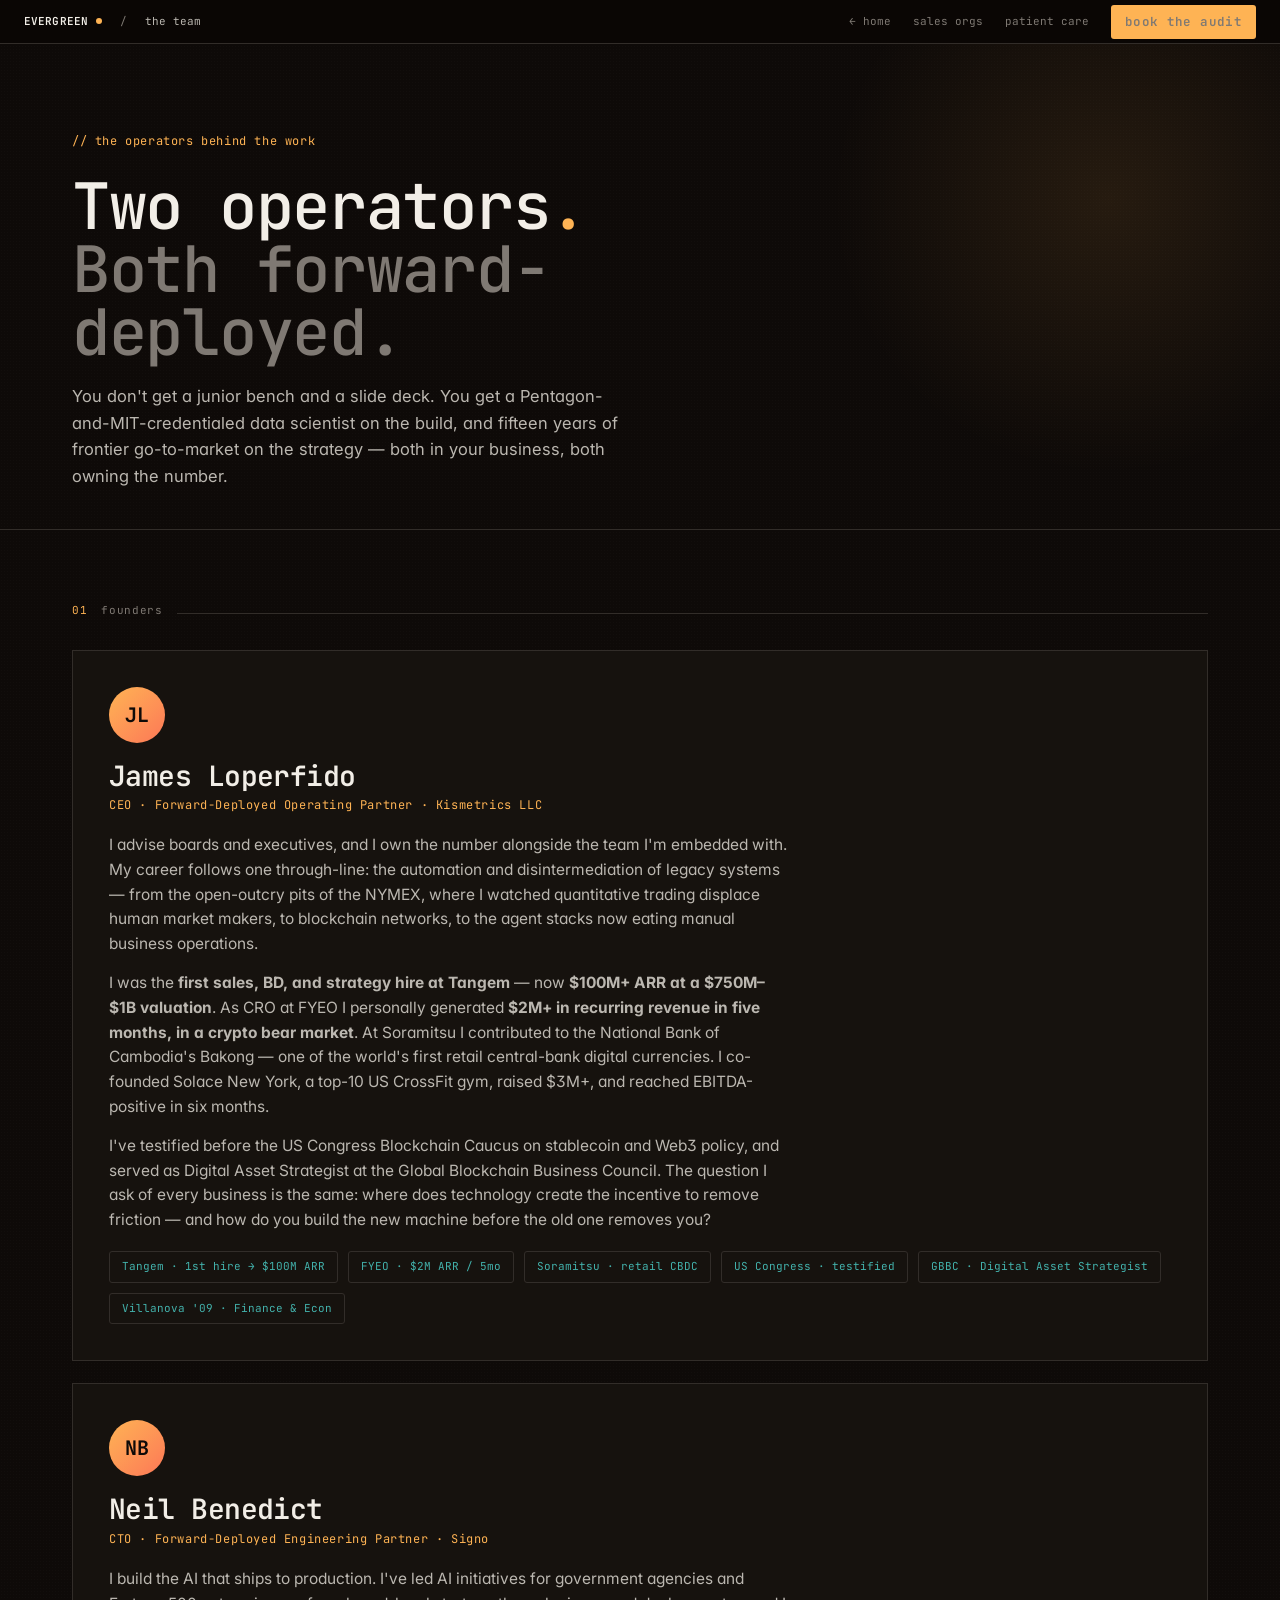
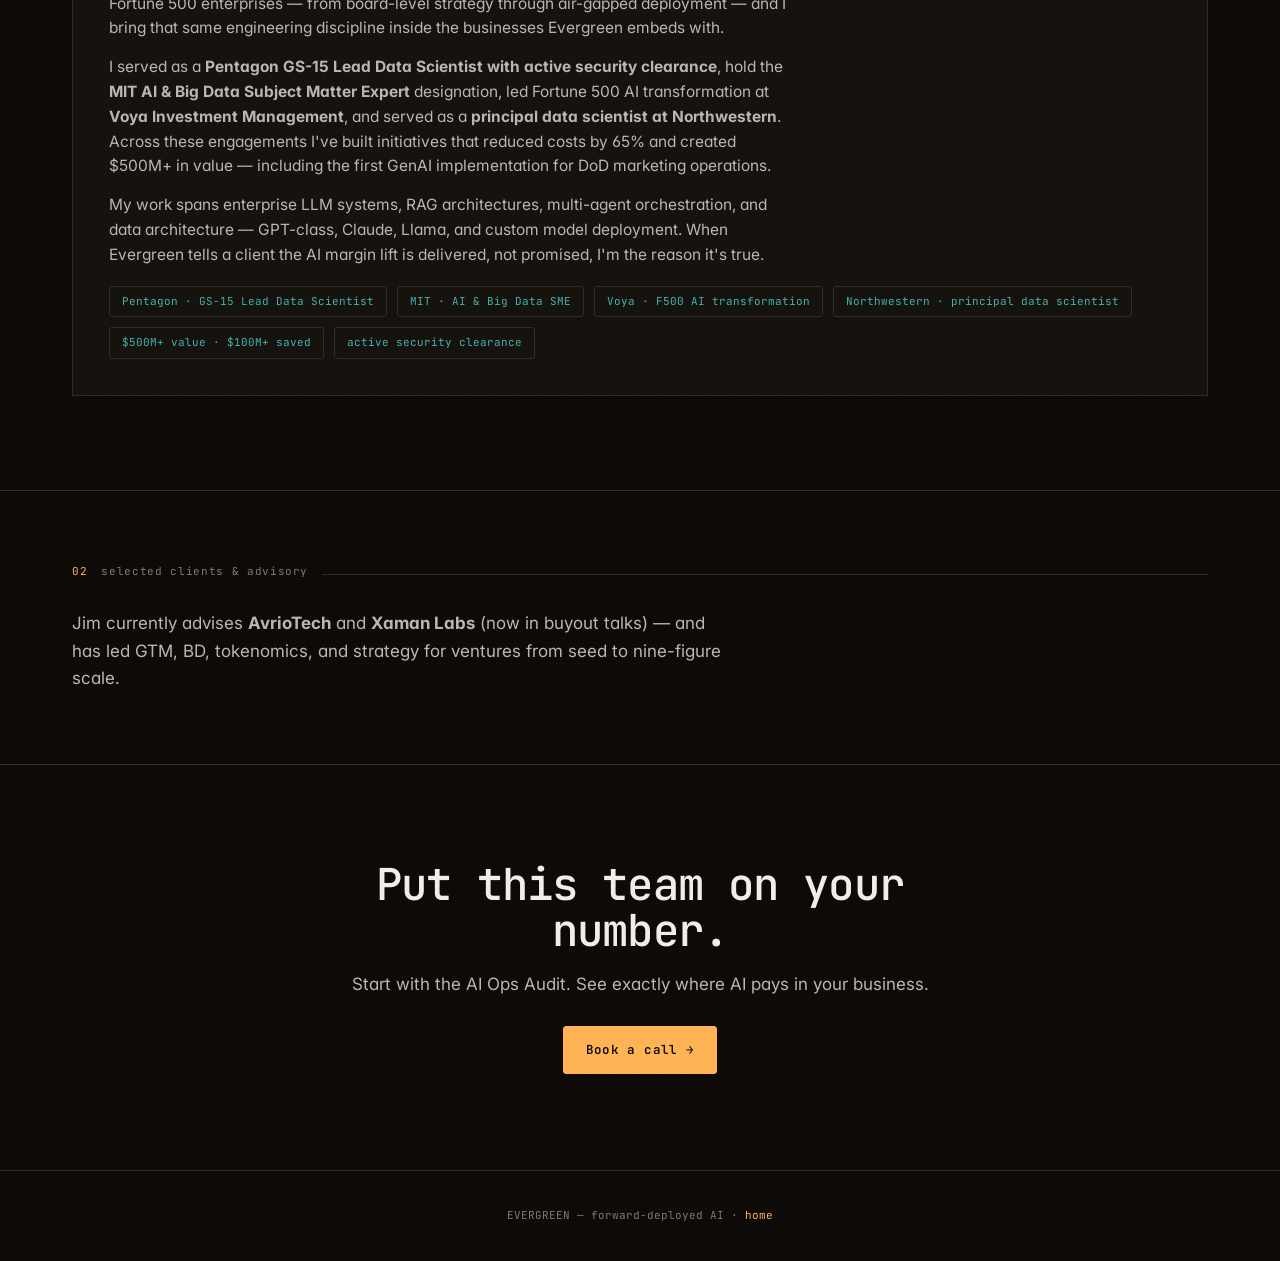
==== team.html @ 1e51571c "init: Evergreen forward-deployed AI site (forked from autonomist-public) Brand swap: AUTONOMIST → EV" ====
<!DOCTYPE html>
<html lang="en">
<head>
<meta charset="UTF-8" />
<meta name="viewport" content="width=device-width, initial-scale=1.0" />
<title>Evergreen — The Team</title>
<meta name="description" content="The operators behind Evergreen. Pentagon + MIT + Fortune-500 pedigree on the build; 15 years of frontier GTM on the strategy." />
<link rel="preconnect" href="https://fonts.googleapis.com"><link rel="preconnect" href="https://fonts.gstatic.com" crossorigin>
<link href="https://fonts.googleapis.com/css2?family=JetBrains+Mono:wght@300;400;500;600;700&family=Inter:wght@300;400;500;600;700&family=Instrument+Serif:ital@0;1&display=swap" rel="stylesheet">
<link rel="stylesheet" href="style.css">
<style>
  .bio{border:1px solid var(--line);background:var(--bg-2);padding:36px;margin-bottom:22px}
  .bio .av{width:56px;height:56px;border-radius:50%;background:linear-gradient(135deg,var(--accent),var(--accent-2));display:flex;align-items:center;justify-content:center;font-family:var(--mono);font-weight:700;color:var(--bg);font-size:20px;margin-bottom:18px}
  .bio h2{font-size:28px;font-weight:600;margin:0}
  .bio .role{font-family:var(--mono);font-size:12px;color:var(--accent);letter-spacing:.05em;margin:6px 0 18px}
  .bio p{color:var(--fg-2);font-size:15.5px;margin:0 0 14px;max-width:68ch}
  .creds{display:flex;flex-wrap:wrap;gap:10px;margin-top:18px}
  .cred{font-family:var(--mono);font-size:11px;color:var(--teal);border:1px solid var(--line);border-radius:3px;padding:6px 12px}
  .advisors{display:grid;grid-template-columns:repeat(auto-fit,minmax(280px,1fr));gap:18px;margin-top:24px}
  .adv{border:1px solid var(--line);background:var(--bg-2);padding:24px}
  .adv h3{font-size:18px;margin:0 0 4px}.adv .role{font-family:var(--mono);font-size:11px;color:var(--accent);margin-bottom:10px}.adv p{color:var(--fg-3);font-size:13.5px;margin:0}
</style>
</head>
<body>

<div class="topbar">
  <a href="index.html" class="brand" style="border:none">EVERGREEN</a>
  <span class="dot">/</span><span class="meta">the team</span>
  <div class="right">
    <a href="index.html">← home</a>
    <a href="sales-orgs.html">sales orgs</a>
    <a href="patient-care.html">patient care</a>
    <a class="cta btn" href="index.html#book" style="padding:7px 14px">book the audit</a>
  </div>
</div>

<header class="hero" style="padding-bottom:40px">
  <div class="wrap">
    <div class="kicker">// the operators behind the work</div>
    <h1 style="font-size:clamp(36px,6vw,64px)">Two operators<span class="period">.</span> <span class="dim">Both forward-deployed.</span></h1>
    <p class="sub">You don't get a junior bench and a slide deck. You get a Pentagon-and-MIT-credentialed data scientist on the build, and fifteen years of frontier go-to-market on the strategy — both in your business, both owning the number.</p>
  </div>
</header>

<section>
  <div class="wrap">
    <div class="slabel"><span class="idx">01</span> founders <span class="ln"></span></div>

    <div class="bio">
      <div class="av">JL</div>
      <h2>James Loperfido</h2>
      <div class="role">CEO · Forward-Deployed Operating Partner · Kismetrics LLC</div>
      <p>I advise boards and executives, and I own the number alongside the team I'm embedded with. My career follows one through-line: the automation and disintermediation of legacy systems — from the open-outcry pits of the NYMEX, where I watched quantitative trading displace human market makers, to blockchain networks, to the agent stacks now eating manual business operations.</p>
      <p>I was the <strong>first sales, BD, and strategy hire at Tangem</strong> — now <strong>$100M+ ARR at a $750M–$1B valuation</strong>. As CRO at FYEO I personally generated <strong>$2M+ in recurring revenue in five months, in a crypto bear market</strong>. At Soramitsu I contributed to the National Bank of Cambodia's Bakong — one of the world's first retail central-bank digital currencies. I co-founded Solace New York, a top-10 US CrossFit gym, raised $3M+, and reached EBITDA-positive in six months.</p>
      <p>I've testified before the US Congress Blockchain Caucus on stablecoin and Web3 policy, and served as Digital Asset Strategist at the Global Blockchain Business Council. The question I ask of every business is the same: where does technology create the incentive to remove friction — and how do you build the new machine before the old one removes you?</p>
      <div class="creds">
        <span class="cred">Tangem · 1st hire → $100M ARR</span>
        <span class="cred">FYEO · $2M ARR / 5mo</span>
        <span class="cred">Soramitsu · retail CBDC</span>
        <span class="cred">US Congress · testified</span>
        <span class="cred">GBBC · Digital Asset Strategist</span>
        <span class="cred">Villanova '09 · Finance &amp; Econ</span>
      </div>
    </div>

    <div class="bio">
      <div class="av">NB</div>
      <h2>Neil Benedict</h2>
      <div class="role">CTO · Forward-Deployed Engineering Partner · Signo</div>
      <p>I build the AI that ships to production. I've led AI initiatives for government agencies and Fortune 500 enterprises — from board-level strategy through air-gapped deployment — and I bring that same engineering discipline inside the businesses Evergreen embeds with.</p>
      <p>I served as a <strong>Pentagon GS-15 Lead Data Scientist with active security clearance</strong>, hold the <strong>MIT AI &amp; Big Data Subject Matter Expert</strong> designation, led Fortune 500 AI transformation at <strong>Voya Investment Management</strong>, and served as a <strong>principal data scientist at Northwestern</strong>. Across these engagements I've built initiatives that reduced costs by 65% and created $500M+ in value — including the first GenAI implementation for DoD marketing operations.</p>
      <p>My work spans enterprise LLM systems, RAG architectures, multi-agent orchestration, and data architecture — GPT-class, Claude, Llama, and custom model deployment. When Evergreen tells a client the AI margin lift is delivered, not promised, I'm the reason it's true.</p>
      <div class="creds">
        <span class="cred">Pentagon · GS-15 Lead Data Scientist</span>
        <span class="cred">MIT · AI &amp; Big Data SME</span>
        <span class="cred">Voya · F500 AI transformation</span>
        <span class="cred">Northwestern · principal data scientist</span>
        <span class="cred">$500M+ value · $100M+ saved</span>
        <span class="cred">active security clearance</span>
      </div>
    </div>
  </div>
</section>

<!-- advisors section hidden 2026-06-02 pending sign-off; restore content in vault (evergreen-public-gtm-master.md) -->

<section>
  <div class="wrap">
    <div class="slabel"><span class="idx">02</span> selected clients &amp; advisory <span class="ln"></span></div>
    <p class="sec-lede">Jim currently advises <strong>AvrioTech</strong> and <strong>Xaman Labs</strong> (now in buyout talks) — and has led GTM, BD, tokenomics, and strategy for ventures from seed to nine-figure scale.</p>
  </div>
</section>

<section class="close">
  <div class="wrap">
    <h2 style="font-size:clamp(28px,4.5vw,44px)">Put this team on your number.</h2>
    <p class="sec-lede">Start with the AI Ops Audit. See exactly where AI pays in your business.</p>
    <a class="btn" href="index.html#book">Book a call →</a>
  </div>
</section>
<footer><div class="wrap">EVERGREEN — forward-deployed AI · <a href="index.html">home</a></div></footer>
</body>
</html>
---- style.css ----
:root{
  --bg: oklch(0.15 0.008 60);
  --bg-2: oklch(0.185 0.01 60);
  --bg-3: oklch(0.22 0.012 60);
  --line: oklch(0.30 0.01 60);
  --line-2: oklch(0.38 0.012 60);
  --fg: oklch(0.95 0.01 80);
  --fg-2: oklch(0.78 0.01 80);
  --fg-3: oklch(0.58 0.012 70);
  --accent: oklch(0.82 0.14 70);    /* amber */
  --accent-deep: oklch(0.72 0.15 60);
  --accent-2: oklch(0.72 0.17 35);  /* coral */
  --teal: oklch(0.70 0.10 190);
  --good: oklch(0.75 0.14 145);
  --mono:'JetBrains Mono',ui-monospace,monospace;
  --sans:'Inter',system-ui,sans-serif;
  --serif:'Instrument Serif',serif;
}
*{box-sizing:border-box;margin:0;padding:0}
html{scroll-behavior:smooth}
body{
  background:var(--bg);color:var(--fg);font-family:var(--sans);font-size:15px;line-height:1.6;
  font-feature-settings:'ss01','cv11';-webkit-font-smoothing:antialiased;
  background-image:radial-gradient(oklch(1 0 0 / 0.015) 1px,transparent 1px);background-size:3px 3px;
}
a{color:var(--accent);text-decoration:none}
.wrap{max-width:1200px;margin:0 auto;padding:0 32px}
/* TOPBAR */
.topbar{position:sticky;top:0;z-index:50;display:flex;align-items:center;gap:18px;height:44px;padding:0 24px;
  background:oklch(0.13 0.008 60 / 0.92);backdrop-filter:blur(14px);border-bottom:1px solid var(--line);
  font-family:var(--mono);font-size:11px;color:var(--fg-3)}
.topbar .brand{color:var(--fg);font-weight:600;letter-spacing:.01em}
.topbar .brand::after{content:'';display:inline-block;width:6px;height:6px;background:var(--accent);border-radius:50%;margin-left:8px;transform:translateY(-1px);animation:pulse 2s infinite}
@keyframes pulse{0%,100%{opacity:1}50%{opacity:.35}}
.topbar .meta{color:var(--fg-2)}
.topbar .right{margin-left:auto;display:flex;gap:22px;align-items:center}
.topbar .right a{color:var(--fg-3);border:none}.topbar .right a:hover{color:var(--accent)}
.topbar .live{color:var(--good)}
@media(max-width:780px){.topbar .meta,.topbar .right a:not(.cta){display:none}}
/* HERO */
.hero{padding:88px 0 64px;border-bottom:1px solid var(--line);position:relative;overflow:hidden}
.hero::before{content:'';position:absolute;top:-30%;right:-10%;width:600px;height:600px;border-radius:50%;
  background:radial-gradient(circle,oklch(0.82 0.14 70 / .10),transparent 65%);pointer-events:none}
.kicker{font-family:var(--mono);font-size:12px;color:var(--accent);letter-spacing:.05em;margin-bottom:24px}
.hero h1{font-family:var(--mono);font-weight:500;font-size:clamp(40px,7.4vw,84px);line-height:.98;letter-spacing:-.02em;max-width:15ch}
.hero h1 .period{color:var(--accent)}
.hero h1 .dim{color:var(--fg-3)}
.hero .lede{font-family:var(--serif);font-style:italic;font-size:clamp(20px,2.6vw,28px);color:var(--fg-2);max-width:30ch;margin-top:28px;line-height:1.3}
.hero .sub{color:var(--fg-2);max-width:56ch;margin-top:20px;font-size:16.5px}
.cta-row{display:flex;gap:14px;margin-top:34px;flex-wrap:wrap}
.btn{font-family:var(--mono);font-size:12.5px;letter-spacing:.03em;padding:13px 22px;border-radius:3px;
  background:var(--accent);color:var(--bg);border:1px solid var(--accent);font-weight:600;transition:.15s;display:inline-flex;gap:8px;align-items:center}
.btn:hover{background:var(--accent-deep);border-color:var(--accent-deep);transform:translateY(-1px)}
.btn.ghost{background:transparent;color:var(--fg);border-color:var(--line-2)}
.btn.ghost:hover{border-color:var(--accent);color:var(--accent);background:oklch(0.82 0.14 70 / .06)}
.hero-grid{display:grid;grid-template-columns:1.5fr 1fr;gap:48px;align-items:start}
@media(max-width:880px){.hero-grid{grid-template-columns:1fr}}
/* terminal card */
.term{border:1px solid var(--line);background:var(--bg-2);font-family:var(--mono);font-size:12px;color:var(--fg-2)}
.term .head{padding:10px 16px;border-bottom:1px solid var(--line);color:var(--accent);font-size:11px;letter-spacing:.1em;display:flex;justify-content:space-between}
.term .row{display:flex;justify-content:space-between;padding:11px 16px;border-bottom:1px dashed var(--line)}
.term .row:last-child{border-bottom:none}
.term .k{color:var(--fg-3)}.term .v{color:var(--fg)}
.term .quote{padding:14px 16px;font-family:var(--serif);font-style:italic;color:var(--fg-2);font-size:13px;border-top:1px solid var(--line)}
/* SECTION LABEL */
.slabel{display:flex;align-items:baseline;gap:14px;font-family:var(--mono);font-size:11px;color:var(--fg-3);letter-spacing:.06em;margin:0 0 30px;text-transform:lowercase}
.slabel .idx{color:var(--accent)}
.slabel .ln{flex:1;height:1px;background:var(--line)}
section{padding:72px 0;border-bottom:1px solid var(--line)}
h2{font-family:var(--mono);font-weight:500;font-size:clamp(26px,3.6vw,40px);letter-spacing:-.02em;line-height:1.05;max-width:22ch}
h2 .a{color:var(--accent)}
.sec-lede{color:var(--fg-2);font-size:17px;max-width:60ch;margin-top:16px}
/* PROOF STRIP */
.proof{display:flex;gap:32px;flex-wrap:wrap;justify-content:space-between;padding:20px 0;border-top:1px solid var(--line);border-bottom:1px solid var(--line);
  font-family:var(--mono);font-size:11px;color:var(--fg-3);letter-spacing:.12em;margin-top:48px}
.proof span:hover{color:var(--accent)}
/* THE PROBLEM cards */
.cards3{display:grid;grid-template-columns:repeat(3,1fr);gap:18px;margin-top:40px}
@media(max-width:820px){.cards3{grid-template-columns:1fr}}
.card{border:1px solid var(--line);background:var(--bg-2);padding:26px;transition:.15s}
.card:hover{border-color:var(--line-2);background:var(--bg-3)}
.card .n{font-family:var(--mono);font-size:11px;color:var(--accent);letter-spacing:.1em}
.card h3{font-size:18px;margin:12px 0 8px;font-weight:600}
.card p{color:var(--fg-3);font-size:14px}
/* THE LOOP */
.loop{display:grid;grid-template-columns:repeat(4,1fr);gap:0;margin-top:42px;border:1px solid var(--line)}
@media(max-width:820px){.loop{grid-template-columns:1fr 1fr}}
@media(max-width:520px){.loop{grid-template-columns:1fr}}
.step{padding:26px;border-right:1px solid var(--line);position:relative}
.step:last-child{border-right:none}
.step .cmd{font-family:var(--mono);font-size:13px;color:var(--accent)}
.step h3{font-size:16px;margin:14px 0 8px;font-weight:600}
.step p{color:var(--fg-3);font-size:13.5px}
/* USE CASES (expertise, not verticals) */
.uc-grid{display:grid;grid-template-columns:repeat(2,1fr);gap:18px;margin-top:40px}
@media(max-width:820px){.uc-grid{grid-template-columns:1fr}}
.uc{border:1px solid var(--line);background:var(--bg-2);padding:28px}
.uc .tag{font-family:var(--mono);font-size:10.5px;color:var(--teal);letter-spacing:.1em;text-transform:uppercase}
.uc h3{font-size:20px;margin:10px 0 10px;font-weight:600}
.uc ul{list-style:none;margin-top:14px}
.uc li{font-size:13.5px;color:var(--fg-2);padding:6px 0;border-top:1px dashed var(--line)}
.uc li::before{content:'→ ';color:var(--accent)}
/* PRICING */
.price3{display:grid;grid-template-columns:repeat(3,1fr);gap:18px;margin-top:42px}
@media(max-width:820px){.price3{grid-template-columns:1fr}}
.tier{border:1px solid var(--line);background:var(--bg-2);padding:30px;display:flex;flex-direction:column}
.tier.feat{border-color:var(--accent);background:linear-gradient(180deg,oklch(0.82 0.14 70 / .07),var(--bg-2))}
.tier .nm{font-family:var(--mono);font-size:12px;color:var(--accent);letter-spacing:.06em;text-transform:lowercase}
.tier .pr{font-family:var(--mono);font-size:24px;margin:14px 0 2px;color:var(--fg)}
.tier .cad{font-family:var(--mono);font-size:11px;color:var(--fg-3)}
.tier .hook{font-family:var(--serif);font-style:italic;font-size:16px;color:var(--fg-2);margin:16px 0}
.tier ul{list-style:none;margin-top:auto}
.tier li{font-size:13px;color:var(--fg-2);padding:7px 0;border-top:1px dashed var(--line)}
.tier li::before{content:'+ ';color:var(--accent)}
/* TEAM */
.team{display:grid;grid-template-columns:repeat(3,1fr);gap:18px;margin-top:42px}
@media(max-width:820px){.team{grid-template-columns:1fr}}
.member{border:1px solid var(--line);background:var(--bg-2);padding:30px}
.member .av{width:46px;height:46px;border-radius:50%;background:linear-gradient(135deg,var(--accent),var(--accent-2));margin-bottom:18px;display:flex;align-items:center;justify-content:center;font-family:var(--mono);font-weight:700;color:var(--bg);font-size:18px}
.member h3{font-size:20px;font-weight:600}
.member .role{font-family:var(--mono);font-size:11.5px;color:var(--accent);letter-spacing:.04em;margin:4px 0 12px}
.member p{color:var(--fg-3);font-size:13.5px}
/* CLOSE */
.close{text-align:center;padding:96px 0}
.close h2{margin:0 auto 18px}
.close .sec-lede{margin:0 auto 28px}
footer{padding:36px 0;font-family:var(--mono);font-size:11px;color:var(--fg-3);text-align:center}
.qn{color:var(--fg-3);opacity:.55;font-size:11px;margin-top:8px}
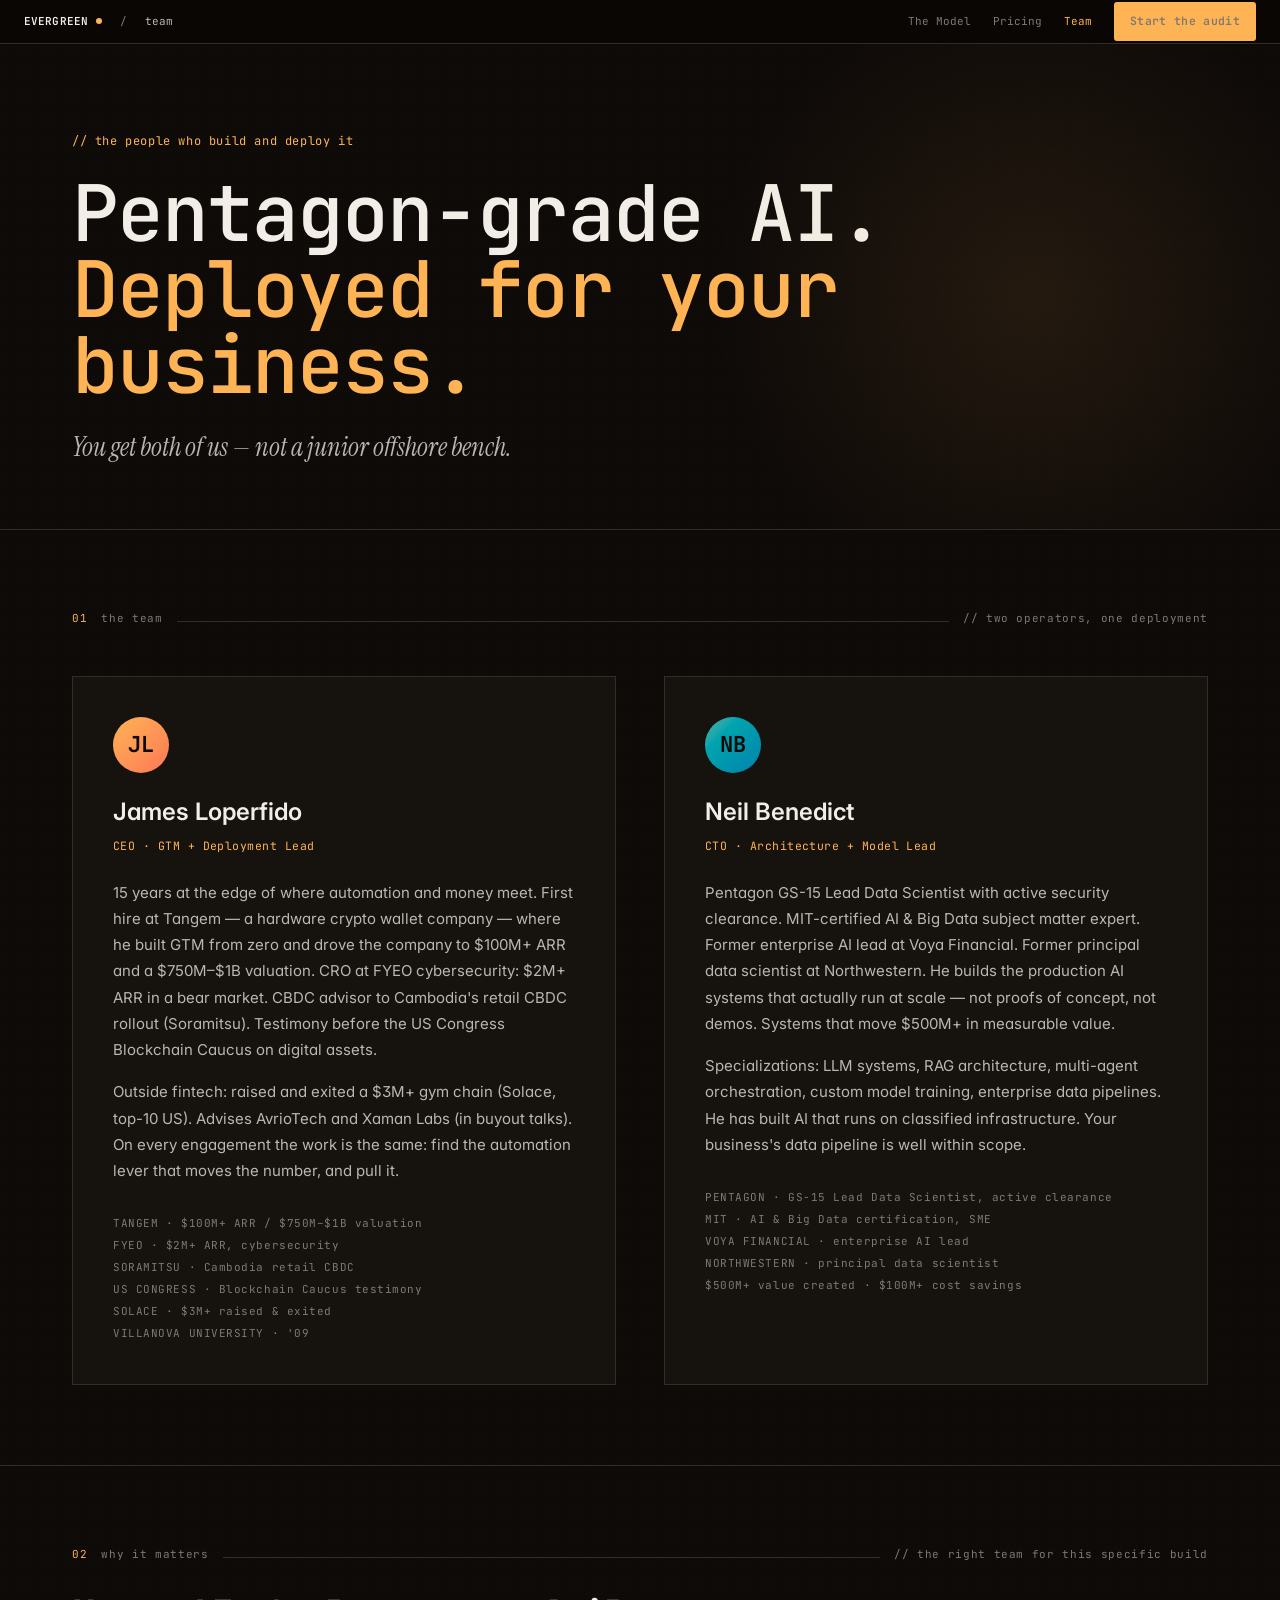
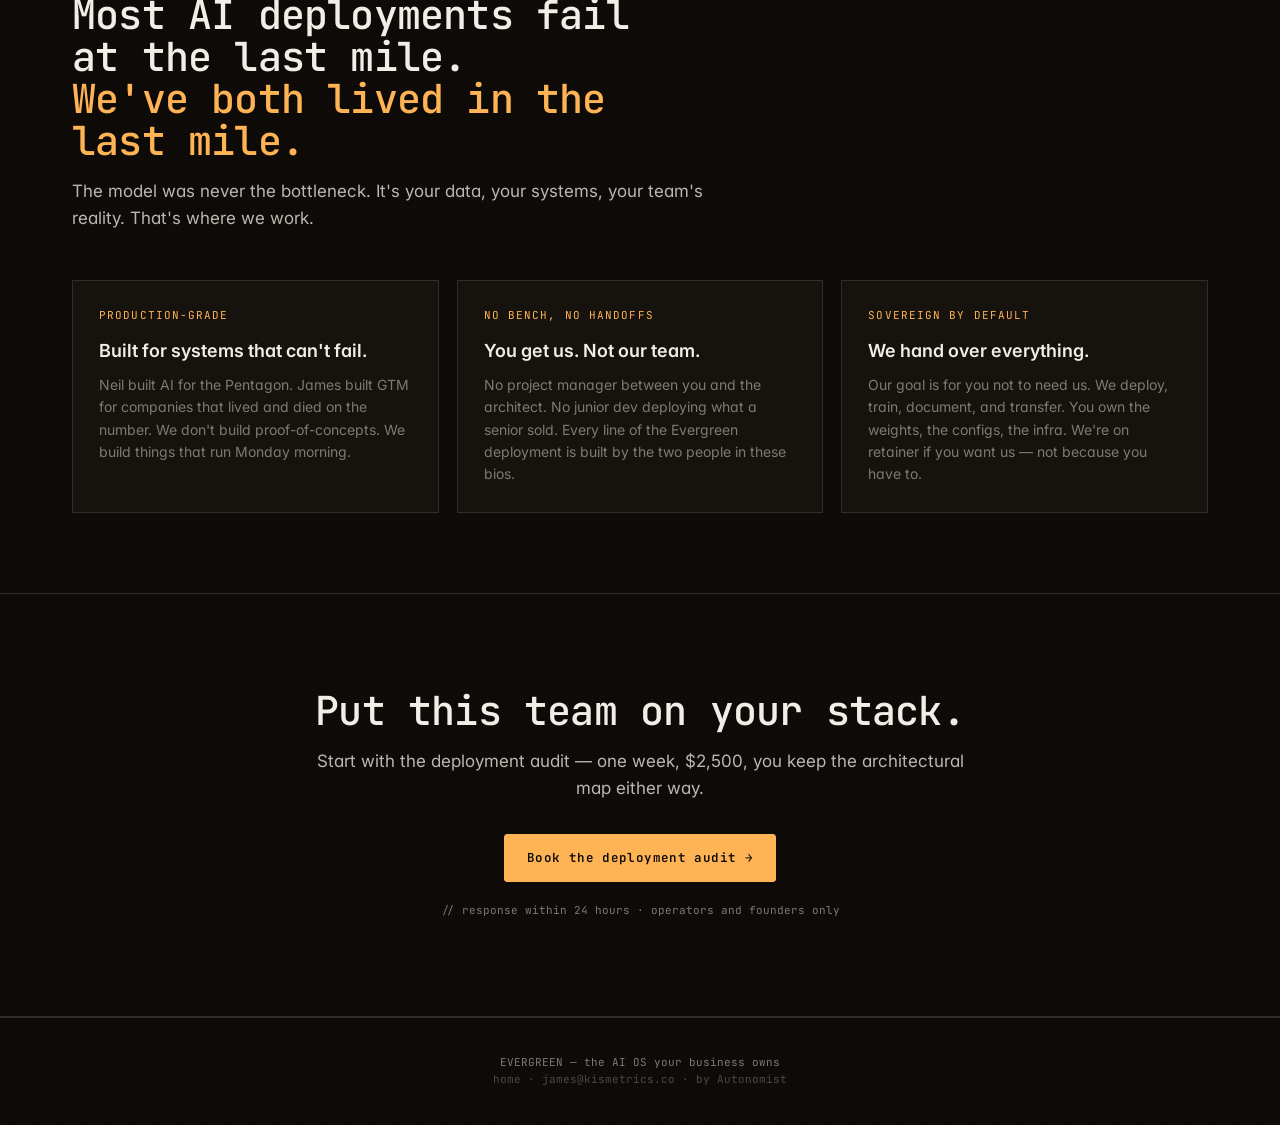
==== commit 571ffd9e: "rebuild: Evergreen as sovereign AI OS product (deploy once, own forever) Complete rewrite from consu" ====
--- a/team.html
+++ b/team.html
@@ -3,101 +3,116 @@
 <head>
 <meta charset="UTF-8" />
 <meta name="viewport" content="width=device-width, initial-scale=1.0" />
-<title>Evergreen — The Team</title>
-<meta name="description" content="The operators behind Evergreen. Pentagon + MIT + Fortune-500 pedigree on the build; 15 years of frontier GTM on the strategy." />
-<link rel="preconnect" href="https://fonts.googleapis.com"><link rel="preconnect" href="https://fonts.gstatic.com" crossorigin>
+<title>Team — Evergreen</title>
+<meta name="description" content="The team that built AI for the Pentagon and $100M ventures. Now deploying for you." />
+<link rel="preconnect" href="https://fonts.googleapis.com">
+<link rel="preconnect" href="https://fonts.gstatic.com" crossorigin>
 <link href="https://fonts.googleapis.com/css2?family=JetBrains+Mono:wght@300;400;500;600;700&family=Inter:wght@300;400;500;600;700&family=Instrument+Serif:ital@0;1&display=swap" rel="stylesheet">
 <link rel="stylesheet" href="style.css">
-<style>
-  .bio{border:1px solid var(--line);background:var(--bg-2);padding:36px;margin-bottom:22px}
-  .bio .av{width:56px;height:56px;border-radius:50%;background:linear-gradient(135deg,var(--accent),var(--accent-2));display:flex;align-items:center;justify-content:center;font-family:var(--mono);font-weight:700;color:var(--bg);font-size:20px;margin-bottom:18px}
-  .bio h2{font-size:28px;font-weight:600;margin:0}
-  .bio .role{font-family:var(--mono);font-size:12px;color:var(--accent);letter-spacing:.05em;margin:6px 0 18px}
-  .bio p{color:var(--fg-2);font-size:15.5px;margin:0 0 14px;max-width:68ch}
-  .creds{display:flex;flex-wrap:wrap;gap:10px;margin-top:18px}
-  .cred{font-family:var(--mono);font-size:11px;color:var(--teal);border:1px solid var(--line);border-radius:3px;padding:6px 12px}
-  .advisors{display:grid;grid-template-columns:repeat(auto-fit,minmax(280px,1fr));gap:18px;margin-top:24px}
-  .adv{border:1px solid var(--line);background:var(--bg-2);padding:24px}
-  .adv h3{font-size:18px;margin:0 0 4px}.adv .role{font-family:var(--mono);font-size:11px;color:var(--accent);margin-bottom:10px}.adv p{color:var(--fg-3);font-size:13.5px;margin:0}
-</style>
 </head>
 <body>
 
 <div class="topbar">
-  <a href="index.html" class="brand" style="border:none">EVERGREEN</a>
-  <span class="dot">/</span><span class="meta">the team</span>
+  <a href="index.html" class="brand">EVERGREEN</a>
+  <span class="dot">/</span>
+  <span class="meta">team</span>
   <div class="right">
-    <a href="index.html">← home</a>
-    <a href="sales-orgs.html">sales orgs</a>
-    <a href="patient-care.html">patient care</a>
-    <a class="cta btn" href="index.html#book" style="padding:7px 14px">book the audit</a>
+    <a href="index.html#model">The Model</a>
+    <a href="index.html#pricing">Pricing</a>
+    <a href="team.html" style="color:var(--accent)">Team</a>
+    <a class="btn sm cta" href="mailto:james@kismetrics.co?subject=Evergreen%20Deployment%20Audit">Start the audit</a>
   </div>
 </div>
 
-<header class="hero" style="padding-bottom:40px">
+<header class="hero" style="padding-bottom:64px">
   <div class="wrap">
-    <div class="kicker">// the operators behind the work</div>
-    <h1 style="font-size:clamp(36px,6vw,64px)">Two operators<span class="period">.</span> <span class="dim">Both forward-deployed.</span></h1>
-    <p class="sub">You don't get a junior bench and a slide deck. You get a Pentagon-and-MIT-credentialed data scientist on the build, and fifteen years of frontier go-to-market on the strategy — both in your business, both owning the number.</p>
+    <div class="kicker">// the people who build and deploy it</div>
+    <h1 style="max-width:20ch">Pentagon-grade AI.<br><span class="a">Deployed for your business.</span></h1>
+    <p class="lede"><em>You get both of us — not a junior offshore bench.</em></p>
   </div>
 </header>
 
 <section>
   <div class="wrap">
-    <div class="slabel"><span class="idx">01</span> founders <span class="ln"></span></div>
+    <div class="slabel"><span class="idx">01</span> the team <span class="ln"></span> // two operators, one deployment</div>
 
-    <div class="bio">
-      <div class="av">JL</div>
-      <h2>James Loperfido</h2>
-      <div class="role">CEO · Forward-Deployed Operating Partner · Kismetrics LLC</div>
-      <p>I advise boards and executives, and I own the number alongside the team I'm embedded with. My career follows one through-line: the automation and disintermediation of legacy systems — from the open-outcry pits of the NYMEX, where I watched quantitative trading displace human market makers, to blockchain networks, to the agent stacks now eating manual business operations.</p>
-      <p>I was the <strong>first sales, BD, and strategy hire at Tangem</strong> — now <strong>$100M+ ARR at a $750M–$1B valuation</strong>. As CRO at FYEO I personally generated <strong>$2M+ in recurring revenue in five months, in a crypto bear market</strong>. At Soramitsu I contributed to the National Bank of Cambodia's Bakong — one of the world's first retail central-bank digital currencies. I co-founded Solace New York, a top-10 US CrossFit gym, raised $3M+, and reached EBITDA-positive in six months.</p>
-      <p>I've testified before the US Congress Blockchain Caucus on stablecoin and Web3 policy, and served as Digital Asset Strategist at the Global Blockchain Business Council. The question I ask of every business is the same: where does technology create the incentive to remove friction — and how do you build the new machine before the old one removes you?</p>
-      <div class="creds">
-        <span class="cred">Tangem · 1st hire → $100M ARR</span>
-        <span class="cred">FYEO · $2M ARR / 5mo</span>
-        <span class="cred">Soramitsu · retail CBDC</span>
-        <span class="cred">US Congress · testified</span>
-        <span class="cred">GBBC · Digital Asset Strategist</span>
-        <span class="cred">Villanova '09 · Finance &amp; Econ</span>
+    <div style="display:grid;grid-template-columns:1fr 1fr;gap:48px;margin-top:48px">
+
+      <div style="border:1px solid var(--line);background:var(--bg-2);padding:40px">
+        <div class="av" style="width:56px;height:56px;border-radius:50%;background:linear-gradient(135deg,var(--accent),var(--accent-2));display:flex;align-items:center;justify-content:center;font-family:var(--mono);font-weight:700;color:var(--bg);font-size:22px;margin-bottom:20px">JL</div>
+        <h3 style="font-size:24px;font-weight:600">James Loperfido</h3>
+        <div style="font-family:var(--mono);font-size:11.5px;color:var(--accent);letter-spacing:.04em;margin:6px 0 24px">CEO · GTM + Deployment Lead</div>
+        <p style="color:var(--fg-2);font-size:15px;line-height:1.75">15 years at the edge of where automation and money meet. First hire at Tangem — a hardware crypto wallet company — where he built GTM from zero and drove the company to $100M+ ARR and a $750M–$1B valuation. CRO at FYEO cybersecurity: $2M+ ARR in a bear market. CBDC advisor to Cambodia's retail CBDC rollout (Soramitsu). Testimony before the US Congress Blockchain Caucus on digital assets.</p>
+        <p style="color:var(--fg-2);font-size:15px;line-height:1.75;margin-top:16px">Outside fintech: raised and exited a $3M+ gym chain (Solace, top-10 US). Advises AvrioTech and Xaman Labs (in buyout talks). On every engagement the work is the same: find the automation lever that moves the number, and pull it.</p>
+        <div style="margin-top:28px;font-family:var(--mono);font-size:11px;color:var(--fg-3);letter-spacing:.05em;line-height:2">
+          TANGEM · $100M+ ARR / $750M–$1B valuation<br>
+          FYEO · $2M+ ARR, cybersecurity<br>
+          SORAMITSU · Cambodia retail CBDC<br>
+          US CONGRESS · Blockchain Caucus testimony<br>
+          SOLACE · $3M+ raised &amp; exited<br>
+          VILLANOVA UNIVERSITY · '09
+        </div>
       </div>
+
+      <div style="border:1px solid var(--line);background:var(--bg-2);padding:40px">
+        <div class="av" style="width:56px;height:56px;border-radius:50%;background:linear-gradient(135deg,var(--teal),oklch(0.55 0.15 220));display:flex;align-items:center;justify-content:center;font-family:var(--mono);font-weight:700;color:var(--bg);font-size:22px;margin-bottom:20px">NB</div>
+        <h3 style="font-size:24px;font-weight:600">Neil Benedict</h3>
+        <div style="font-family:var(--mono);font-size:11.5px;color:var(--accent);letter-spacing:.04em;margin:6px 0 24px">CTO · Architecture + Model Lead</div>
+        <p style="color:var(--fg-2);font-size:15px;line-height:1.75">Pentagon GS-15 Lead Data Scientist with active security clearance. MIT-certified AI &amp; Big Data subject matter expert. Former enterprise AI lead at Voya Financial. Former principal data scientist at Northwestern. He builds the production AI systems that actually run at scale — not proofs of concept, not demos. Systems that move $500M+ in measurable value.</p>
+        <p style="color:var(--fg-2);font-size:15px;line-height:1.75;margin-top:16px">Specializations: LLM systems, RAG architecture, multi-agent orchestration, custom model training, enterprise data pipelines. He has built AI that runs on classified infrastructure. Your business's data pipeline is well within scope.</p>
+        <div style="margin-top:28px;font-family:var(--mono);font-size:11px;color:var(--fg-3);letter-spacing:.05em;line-height:2">
+          PENTAGON · GS-15 Lead Data Scientist, active clearance<br>
+          MIT · AI &amp; Big Data certification, SME<br>
+          VOYA FINANCIAL · enterprise AI lead<br>
+          NORTHWESTERN · principal data scientist<br>
+          $500M+ value created · $100M+ cost savings
+        </div>
+      </div>
+
     </div>
+  </div>
+</section>
 
-    <div class="bio">
-      <div class="av">NB</div>
-      <h2>Neil Benedict</h2>
-      <div class="role">CTO · Forward-Deployed Engineering Partner · Signo</div>
-      <p>I build the AI that ships to production. I've led AI initiatives for government agencies and Fortune 500 enterprises — from board-level strategy through air-gapped deployment — and I bring that same engineering discipline inside the businesses Evergreen embeds with.</p>
-      <p>I served as a <strong>Pentagon GS-15 Lead Data Scientist with active security clearance</strong>, hold the <strong>MIT AI &amp; Big Data Subject Matter Expert</strong> designation, led Fortune 500 AI transformation at <strong>Voya Investment Management</strong>, and served as a <strong>principal data scientist at Northwestern</strong>. Across these engagements I've built initiatives that reduced costs by 65% and created $500M+ in value — including the first GenAI implementation for DoD marketing operations.</p>
-      <p>My work spans enterprise LLM systems, RAG architectures, multi-agent orchestration, and data architecture — GPT-class, Claude, Llama, and custom model deployment. When Evergreen tells a client the AI margin lift is delivered, not promised, I'm the reason it's true.</p>
-      <div class="creds">
-        <span class="cred">Pentagon · GS-15 Lead Data Scientist</span>
-        <span class="cred">MIT · AI &amp; Big Data SME</span>
-        <span class="cred">Voya · F500 AI transformation</span>
-        <span class="cred">Northwestern · principal data scientist</span>
-        <span class="cred">$500M+ value · $100M+ saved</span>
-        <span class="cred">active security clearance</span>
+<section id="why">
+  <div class="wrap">
+    <div class="slabel"><span class="idx">02</span> why it matters <span class="ln"></span> // the right team for this specific build</div>
+    <h2>Most AI deployments fail at the last mile.<br><span class="a">We've both lived in the last mile.</span></h2>
+    <p class="sec-lede">The model was never the bottleneck. It's your data, your systems, your team's reality. That's where we work.</p>
+    <div class="cards3" style="margin-top:48px">
+      <div class="card">
+        <div class="n">PRODUCTION-GRADE</div>
+        <h3>Built for systems that can't fail.</h3>
+        <p>Neil built AI for the Pentagon. James built GTM for companies that lived and died on the number. We don't build proof-of-concepts. We build things that run Monday morning.</p>
+      </div>
+      <div class="card">
+        <div class="n">NO BENCH, NO HANDOFFS</div>
+        <h3>You get us. Not our team.</h3>
+        <p>No project manager between you and the architect. No junior dev deploying what a senior sold. Every line of the Evergreen deployment is built by the two people in these bios.</p>
+      </div>
+      <div class="card">
+        <div class="n">SOVEREIGN BY DEFAULT</div>
+        <h3>We hand over everything.</h3>
+        <p>Our goal is for you not to need us. We deploy, train, document, and transfer. You own the weights, the configs, the infra. We're on retainer if you want us — not because you have to.</p>
       </div>
     </div>
   </div>
 </section>
 
-<!-- advisors section hidden 2026-06-02 pending sign-off; restore content in vault (evergreen-public-gtm-master.md) -->
-
-<section>
+<section class="close">
   <div class="wrap">
-    <div class="slabel"><span class="idx">02</span> selected clients &amp; advisory <span class="ln"></span></div>
-    <p class="sec-lede">Jim currently advises <strong>AvrioTech</strong> and <strong>Xaman Labs</strong> (now in buyout talks) — and has led GTM, BD, tokenomics, and strategy for ventures from seed to nine-figure scale.</p>
+    <h2 style="text-align:center;max-width:none;margin:0 auto 16px">Put this team on your stack.</h2>
+    <p class="sec-lede" style="text-align:center;margin:0 auto 32px">Start with the deployment audit — one week, $2,500, you keep the architectural map either way.</p>
+    <a class="btn" style="margin:0 auto;display:inline-flex" href="mailto:james@kismetrics.co?subject=Evergreen%20Deployment%20Audit">Book the deployment audit →</a>
+    <p class="fine">// response within 24 hours · operators and founders only</p>
   </div>
 </section>
 
-<section class="close">
+<footer>
   <div class="wrap">
-    <h2 style="font-size:clamp(28px,4.5vw,44px)">Put this team on your number.</h2>
-    <p class="sec-lede">Start with the AI Ops Audit. See exactly where AI pays in your business.</p>
-    <a class="btn" href="index.html#book">Book a call →</a>
+    EVERGREEN — the AI OS your business owns<br>
+    <span class="qn"><a href="index.html">home</a> · <a href="mailto:james@kismetrics.co">james@kismetrics.co</a> · <a href="https://autonomist.ai">by Autonomist</a></span>
   </div>
-</section>
-<footer><div class="wrap">EVERGREEN — forward-deployed AI · <a href="index.html">home</a></div></footer>
+</footer>
+
 </body>
 </html>
--- a/style.css
+++ b/style.css
@@ -1,5 +1,6 @@
 
 :root{
+  /* dark tokens (base) */
   --bg: oklch(0.15 0.008 60);
   --bg-2: oklch(0.185 0.01 60);
   --bg-3: oklch(0.22 0.012 60);
@@ -16,6 +17,14 @@
   --mono:'JetBrains Mono',ui-monospace,monospace;
   --sans:'Inter',system-ui,sans-serif;
   --serif:'Instrument Serif',serif;
+  /* light / editorial tokens */
+  --bg-light: oklch(0.97 0.008 80);
+  --bg-light-2: oklch(0.92 0.012 75);
+  --fg-on-light: oklch(0.16 0.01 60);
+  --fg-2-on-light: oklch(0.36 0.012 60);
+  --fg-3-on-light: oklch(0.52 0.01 60);
+  --line-on-light: oklch(0.82 0.01 75);
+  --line-2-on-light: oklch(0.70 0.012 70);
 }
 *{box-sizing:border-box;margin:0;padding:0}
 html{scroll-behavior:smooth}
@@ -26,6 +35,7 @@
 }
 a{color:var(--accent);text-decoration:none}
 .wrap{max-width:1200px;margin:0 auto;padding:0 32px}
+
 /* TOPBAR */
 .topbar{position:sticky;top:0;z-index:50;display:flex;align-items:center;gap:18px;height:44px;padding:0 24px;
   background:oklch(0.13 0.008 60 / 0.92);backdrop-filter:blur(14px);border-bottom:1px solid var(--line);
@@ -33,49 +43,143 @@
 .topbar .brand{color:var(--fg);font-weight:600;letter-spacing:.01em}
 .topbar .brand::after{content:'';display:inline-block;width:6px;height:6px;background:var(--accent);border-radius:50%;margin-left:8px;transform:translateY(-1px);animation:pulse 2s infinite}
 @keyframes pulse{0%,100%{opacity:1}50%{opacity:.35}}
+.topbar .dot{color:var(--fg-3)}
 .topbar .meta{color:var(--fg-2)}
 .topbar .right{margin-left:auto;display:flex;gap:22px;align-items:center}
 .topbar .right a{color:var(--fg-3);border:none}.topbar .right a:hover{color:var(--accent)}
-.topbar .live{color:var(--good)}
-@media(max-width:780px){.topbar .meta,.topbar .right a:not(.cta){display:none}}
+@media(max-width:780px){.topbar .meta,.topbar .dot,.topbar .right a:not(.cta){display:none}}
+
 /* HERO */
-.hero{padding:88px 0 64px;border-bottom:1px solid var(--line);position:relative;overflow:hidden}
-.hero::before{content:'';position:absolute;top:-30%;right:-10%;width:600px;height:600px;border-radius:50%;
-  background:radial-gradient(circle,oklch(0.82 0.14 70 / .10),transparent 65%);pointer-events:none}
+.hero{padding:88px 0 72px;border-bottom:1px solid var(--line);position:relative;overflow:hidden}
+.hero::before{content:'';position:absolute;top:-20%;right:-8%;width:700px;height:700px;border-radius:50%;
+  background:radial-gradient(circle,oklch(0.82 0.14 70 / .09),transparent 65%);pointer-events:none}
 .kicker{font-family:var(--mono);font-size:12px;color:var(--accent);letter-spacing:.05em;margin-bottom:24px}
-.hero h1{font-family:var(--mono);font-weight:500;font-size:clamp(40px,7.4vw,84px);line-height:.98;letter-spacing:-.02em;max-width:15ch}
+.hero h1{font-family:var(--mono);font-weight:500;font-size:clamp(36px,6.8vw,78px);line-height:.97;letter-spacing:-.025em;max-width:18ch}
 .hero h1 .period{color:var(--accent)}
-.hero h1 .dim{color:var(--fg-3)}
-.hero .lede{font-family:var(--serif);font-style:italic;font-size:clamp(20px,2.6vw,28px);color:var(--fg-2);max-width:30ch;margin-top:28px;line-height:1.3}
-.hero .sub{color:var(--fg-2);max-width:56ch;margin-top:20px;font-size:16.5px}
+.hero h1 .a{color:var(--accent)}
+.hero .lede{font-family:var(--serif);font-style:italic;font-size:clamp(19px,2.4vw,26px);color:var(--fg-2);max-width:38ch;margin-top:28px;line-height:1.35}
+.hero .sub{color:var(--fg-2);max-width:54ch;margin-top:18px;font-size:16px}
 .cta-row{display:flex;gap:14px;margin-top:34px;flex-wrap:wrap}
 .btn{font-family:var(--mono);font-size:12.5px;letter-spacing:.03em;padding:13px 22px;border-radius:3px;
   background:var(--accent);color:var(--bg);border:1px solid var(--accent);font-weight:600;transition:.15s;display:inline-flex;gap:8px;align-items:center}
 .btn:hover{background:var(--accent-deep);border-color:var(--accent-deep);transform:translateY(-1px)}
 .btn.ghost{background:transparent;color:var(--fg);border-color:var(--line-2)}
 .btn.ghost:hover{border-color:var(--accent);color:var(--accent);background:oklch(0.82 0.14 70 / .06)}
-.hero-grid{display:grid;grid-template-columns:1.5fr 1fr;gap:48px;align-items:start}
+.btn.sm{font-size:11.5px;padding:10px 16px}
+.hero-grid{display:grid;grid-template-columns:1.5fr 1fr;gap:56px;align-items:start}
 @media(max-width:880px){.hero-grid{grid-template-columns:1fr}}
-/* terminal card */
+
+/* TERMINAL CARD */
 .term{border:1px solid var(--line);background:var(--bg-2);font-family:var(--mono);font-size:12px;color:var(--fg-2)}
 .term .head{padding:10px 16px;border-bottom:1px solid var(--line);color:var(--accent);font-size:11px;letter-spacing:.1em;display:flex;justify-content:space-between}
 .term .row{display:flex;justify-content:space-between;padding:11px 16px;border-bottom:1px dashed var(--line)}
-.term .row:last-child{border-bottom:none}
+.term .row:last-of-type{border-bottom:none}
 .term .k{color:var(--fg-3)}.term .v{color:var(--fg)}
 .term .quote{padding:14px 16px;font-family:var(--serif);font-style:italic;color:var(--fg-2);font-size:13px;border-top:1px solid var(--line)}
+.term .good{color:var(--good)}
+
+/* PROOF STRIP */
+.proof{display:flex;gap:28px;flex-wrap:wrap;justify-content:space-between;padding:20px 0;
+  border-top:1px solid var(--line);border-bottom:1px solid var(--line);
+  font-family:var(--mono);font-size:10.5px;color:var(--fg-3);letter-spacing:.12em;margin-top:48px;text-transform:uppercase}
+.proof span:hover{color:var(--accent)}
+
 /* SECTION LABEL */
 .slabel{display:flex;align-items:baseline;gap:14px;font-family:var(--mono);font-size:11px;color:var(--fg-3);letter-spacing:.06em;margin:0 0 30px;text-transform:lowercase}
 .slabel .idx{color:var(--accent)}
 .slabel .ln{flex:1;height:1px;background:var(--line)}
-section{padding:72px 0;border-bottom:1px solid var(--line)}
-h2{font-family:var(--mono);font-weight:500;font-size:clamp(26px,3.6vw,40px);letter-spacing:-.02em;line-height:1.05;max-width:22ch}
+section{padding:80px 0;border-bottom:1px solid var(--line)}
+h2{font-family:var(--mono);font-weight:500;font-size:clamp(26px,3.4vw,40px);letter-spacing:-.02em;line-height:1.05;max-width:24ch}
 h2 .a{color:var(--accent)}
 .sec-lede{color:var(--fg-2);font-size:17px;max-width:60ch;margin-top:16px}
-/* PROOF STRIP */
-.proof{display:flex;gap:32px;flex-wrap:wrap;justify-content:space-between;padding:20px 0;border-top:1px solid var(--line);border-bottom:1px solid var(--line);
-  font-family:var(--mono);font-size:11px;color:var(--fg-3);letter-spacing:.12em;margin-top:48px}
-.proof span:hover{color:var(--accent)}
-/* THE PROBLEM cards */
+
+/* LIGHT SECTIONS (editorial / cream) */
+section.light{
+  background:var(--bg-light);
+  background-image:none;
+  border-bottom-color:var(--line-on-light);
+  /* remap tokens for child components */
+  --fg: var(--fg-on-light);
+  --fg-2: var(--fg-2-on-light);
+  --fg-3: var(--fg-3-on-light);
+  --line: var(--line-on-light);
+  --line-2: var(--line-2-on-light);
+  --bg-2: var(--bg-light-2);
+}
+section.light h2{color:var(--fg-on-light)}
+section.light .sec-lede{color:var(--fg-2-on-light)}
+section.light .slabel{color:var(--fg-3-on-light)}
+section.light .slabel .ln{background:var(--line-on-light)}
+
+/* THESIS SECTION */
+.thesis-grid{display:grid;grid-template-columns:1fr 1fr;gap:72px;margin-top:48px;align-items:start}
+@media(max-width:820px){.thesis-grid{grid-template-columns:1fr;gap:40px}}
+.etymology .word{font-family:var(--mono);font-size:12px;color:var(--accent);letter-spacing:.08em;margin-bottom:6px}
+.etymology .big{font-family:var(--serif);font-style:italic;font-size:clamp(22px,2.8vw,34px);color:var(--fg-on-light);line-height:1.25;margin:20px 0 16px}
+.etymology p{font-size:15.5px;color:var(--fg-2-on-light);line-height:1.75}
+.etymology p+p{margin-top:14px}
+.franklin{border-left:2px solid var(--accent);padding-left:28px}
+.franklin .quote-big{font-family:var(--serif);font-style:italic;font-size:clamp(20px,2.5vw,28px);color:var(--fg-on-light);line-height:1.3;margin-bottom:20px}
+.franklin p{font-size:15px;color:var(--fg-2-on-light);line-height:1.75}
+.franklin p+p{margin-top:12px}
+.franklin .attr{font-family:var(--mono);font-size:11px;color:var(--fg-3-on-light);letter-spacing:.05em;margin-top:18px}
+
+/* PILLAR CARDS */
+.pillar-grid{display:grid;grid-template-columns:repeat(3,1fr);gap:28px;margin-top:48px}
+@media(max-width:820px){.pillar-grid{grid-template-columns:1fr}}
+.pillar{border-top:2px solid var(--accent);padding-top:22px}
+.pillar .num{font-family:var(--mono);font-size:10.5px;color:var(--fg-3-on-light);letter-spacing:.1em;text-transform:uppercase}
+.pillar h3{font-size:21px;font-weight:600;margin:10px 0 8px;color:var(--fg-on-light)}
+.pillar .sub{font-family:var(--mono);font-size:11px;color:var(--accent);letter-spacing:.04em;margin-bottom:14px}
+.pillar p{font-size:14.5px;color:var(--fg-2-on-light);line-height:1.75}
+.pillar .mag-link{display:inline-block;margin-top:20px;font-family:var(--mono);font-size:11.5px;
+  color:var(--accent);letter-spacing:.05em;border-bottom:1px solid oklch(0.82 0.14 70 / .3);padding-bottom:2px}
+.pillar .mag-link:hover{border-color:var(--accent)}
+.pillar .stub{display:inline-block;margin-top:20px;font-family:var(--mono);font-size:11px;color:var(--fg-3-on-light);letter-spacing:.04em}
+
+/* THE WORK OFFERINGS (dark section) */
+.offer-grid{display:grid;grid-template-columns:repeat(3,1fr);gap:0;margin-top:48px;border:1px solid var(--line)}
+@media(max-width:820px){.offer-grid{grid-template-columns:1fr}}
+.offer{padding:36px;border-right:1px solid var(--line)}
+.offer:last-child{border-right:none}
+@media(max-width:820px){.offer{border-right:none;border-bottom:1px solid var(--line)}}
+@media(max-width:820px){.offer:last-child{border-bottom:none}}
+.offer .num{font-family:var(--mono);font-size:11px;color:var(--accent);letter-spacing:.1em;margin-bottom:16px}
+.offer h3{font-size:22px;font-weight:600;margin-bottom:12px}
+.offer p{color:var(--fg-2);font-size:14.5px;line-height:1.75}
+.offer p+p{margin-top:12px}
+.offer .mode{font-family:var(--mono);font-size:11px;color:var(--fg-3);letter-spacing:.04em;margin-top:20px}
+.offer .offer-link{display:inline-block;margin-top:24px;font-family:var(--mono);font-size:12px;
+  color:var(--accent);letter-spacing:.04em;border:1px solid oklch(0.82 0.14 70 / .3);padding:8px 14px;border-radius:2px}
+.offer .offer-link:hover{border-color:var(--accent);background:oklch(0.82 0.14 70 / .07)}
+
+/* BIO LAYOUT (about.html) */
+.bio-grid{display:grid;grid-template-columns:1fr 1.8fr;gap:72px;margin-top:48px;align-items:start}
+@media(max-width:820px){.bio-grid{grid-template-columns:1fr;gap:40px}}
+.bio-sidebar .av{width:80px;height:80px;border-radius:50%;background:linear-gradient(135deg,var(--accent),var(--accent-2));display:flex;align-items:center;justify-content:center;font-family:var(--mono);font-weight:700;color:var(--bg);font-size:28px;margin-bottom:20px}
+.bio-sidebar .handle{font-family:var(--mono);font-size:12px;color:var(--accent);letter-spacing:.05em}
+.bio-sidebar .title{font-size:15px;color:var(--fg-2);margin:4px 0 20px}
+.bio-sidebar ul{list-style:none}
+.bio-sidebar li{font-family:var(--mono);font-size:11px;color:var(--fg-3);padding:8px 0;border-top:1px dashed var(--line);letter-spacing:.03em}
+.bio-sidebar li span{color:var(--fg-2)}
+.bio-body p{font-size:16.5px;color:var(--fg-2);line-height:1.8}
+.bio-body p+p{margin-top:20px}
+.bio-body .pull{font-family:var(--serif);font-style:italic;font-size:clamp(20px,2.5vw,28px);color:var(--fg);border-left:2px solid var(--accent);padding-left:24px;margin:32px 0;line-height:1.35}
+
+/* WORLDVIEW (about.html dark section) */
+.principle-list{margin-top:40px;list-style:none}
+.principle-list li{display:flex;gap:20px;padding:20px 0;border-top:1px solid var(--line)}
+.principle-list .n{font-family:var(--mono);font-size:11px;color:var(--accent);letter-spacing:.06em;flex-shrink:0;padding-top:3px}
+.principle-list h4{font-size:16px;font-weight:600;margin-bottom:6px}
+.principle-list p{font-size:14px;color:var(--fg-3)}
+
+/* CLOSE / BOOK */
+.close{text-align:center;padding:96px 0}
+.close h2{margin:0 auto 18px;max-width:none}
+.close .sec-lede{margin:0 auto 32px}
+.close .fine{font-family:var(--mono);font-size:11px;color:var(--fg-3);margin-top:20px}
+
+/* CARDS (generic dark) */
 .cards3{display:grid;grid-template-columns:repeat(3,1fr);gap:18px;margin-top:40px}
 @media(max-width:820px){.cards3{grid-template-columns:1fr}}
 .card{border:1px solid var(--line);background:var(--bg-2);padding:26px;transition:.15s}
@@ -83,47 +187,7 @@
 .card .n{font-family:var(--mono);font-size:11px;color:var(--accent);letter-spacing:.1em}
 .card h3{font-size:18px;margin:12px 0 8px;font-weight:600}
 .card p{color:var(--fg-3);font-size:14px}
-/* THE LOOP */
-.loop{display:grid;grid-template-columns:repeat(4,1fr);gap:0;margin-top:42px;border:1px solid var(--line)}
-@media(max-width:820px){.loop{grid-template-columns:1fr 1fr}}
-@media(max-width:520px){.loop{grid-template-columns:1fr}}
-.step{padding:26px;border-right:1px solid var(--line);position:relative}
-.step:last-child{border-right:none}
-.step .cmd{font-family:var(--mono);font-size:13px;color:var(--accent)}
-.step h3{font-size:16px;margin:14px 0 8px;font-weight:600}
-.step p{color:var(--fg-3);font-size:13.5px}
-/* USE CASES (expertise, not verticals) */
-.uc-grid{display:grid;grid-template-columns:repeat(2,1fr);gap:18px;margin-top:40px}
-@media(max-width:820px){.uc-grid{grid-template-columns:1fr}}
-.uc{border:1px solid var(--line);background:var(--bg-2);padding:28px}
-.uc .tag{font-family:var(--mono);font-size:10.5px;color:var(--teal);letter-spacing:.1em;text-transform:uppercase}
-.uc h3{font-size:20px;margin:10px 0 10px;font-weight:600}
-.uc ul{list-style:none;margin-top:14px}
-.uc li{font-size:13.5px;color:var(--fg-2);padding:6px 0;border-top:1px dashed var(--line)}
-.uc li::before{content:'→ ';color:var(--accent)}
-/* PRICING */
-.price3{display:grid;grid-template-columns:repeat(3,1fr);gap:18px;margin-top:42px}
-@media(max-width:820px){.price3{grid-template-columns:1fr}}
-.tier{border:1px solid var(--line);background:var(--bg-2);padding:30px;display:flex;flex-direction:column}
-.tier.feat{border-color:var(--accent);background:linear-gradient(180deg,oklch(0.82 0.14 70 / .07),var(--bg-2))}
-.tier .nm{font-family:var(--mono);font-size:12px;color:var(--accent);letter-spacing:.06em;text-transform:lowercase}
-.tier .pr{font-family:var(--mono);font-size:24px;margin:14px 0 2px;color:var(--fg)}
-.tier .cad{font-family:var(--mono);font-size:11px;color:var(--fg-3)}
-.tier .hook{font-family:var(--serif);font-style:italic;font-size:16px;color:var(--fg-2);margin:16px 0}
-.tier ul{list-style:none;margin-top:auto}
-.tier li{font-size:13px;color:var(--fg-2);padding:7px 0;border-top:1px dashed var(--line)}
-.tier li::before{content:'+ ';color:var(--accent)}
-/* TEAM */
-.team{display:grid;grid-template-columns:repeat(3,1fr);gap:18px;margin-top:42px}
-@media(max-width:820px){.team{grid-template-columns:1fr}}
-.member{border:1px solid var(--line);background:var(--bg-2);padding:30px}
-.member .av{width:46px;height:46px;border-radius:50%;background:linear-gradient(135deg,var(--accent),var(--accent-2));margin-bottom:18px;display:flex;align-items:center;justify-content:center;font-family:var(--mono);font-weight:700;color:var(--bg);font-size:18px}
-.member h3{font-size:20px;font-weight:600}
-.member .role{font-family:var(--mono);font-size:11.5px;color:var(--accent);letter-spacing:.04em;margin:4px 0 12px}
-.member p{color:var(--fg-3);font-size:13.5px}
-/* CLOSE */
-.close{text-align:center;padding:96px 0}
-.close h2{margin:0 auto 18px}
-.close .sec-lede{margin:0 auto 28px}
-footer{padding:36px 0;font-family:var(--mono);font-size:11px;color:var(--fg-3);text-align:center}
-.qn{color:var(--fg-3);opacity:.55;font-size:11px;margin-top:8px}
+
+footer{padding:36px 0;font-family:var(--mono);font-size:11px;color:var(--fg-3);text-align:center;border-top:1px solid var(--line)}
+footer a{color:var(--fg-3)}.footer a:hover{color:var(--accent)}
+.qn{color:var(--fg-3);opacity:.55;font-size:11px;margin-top:6px}
